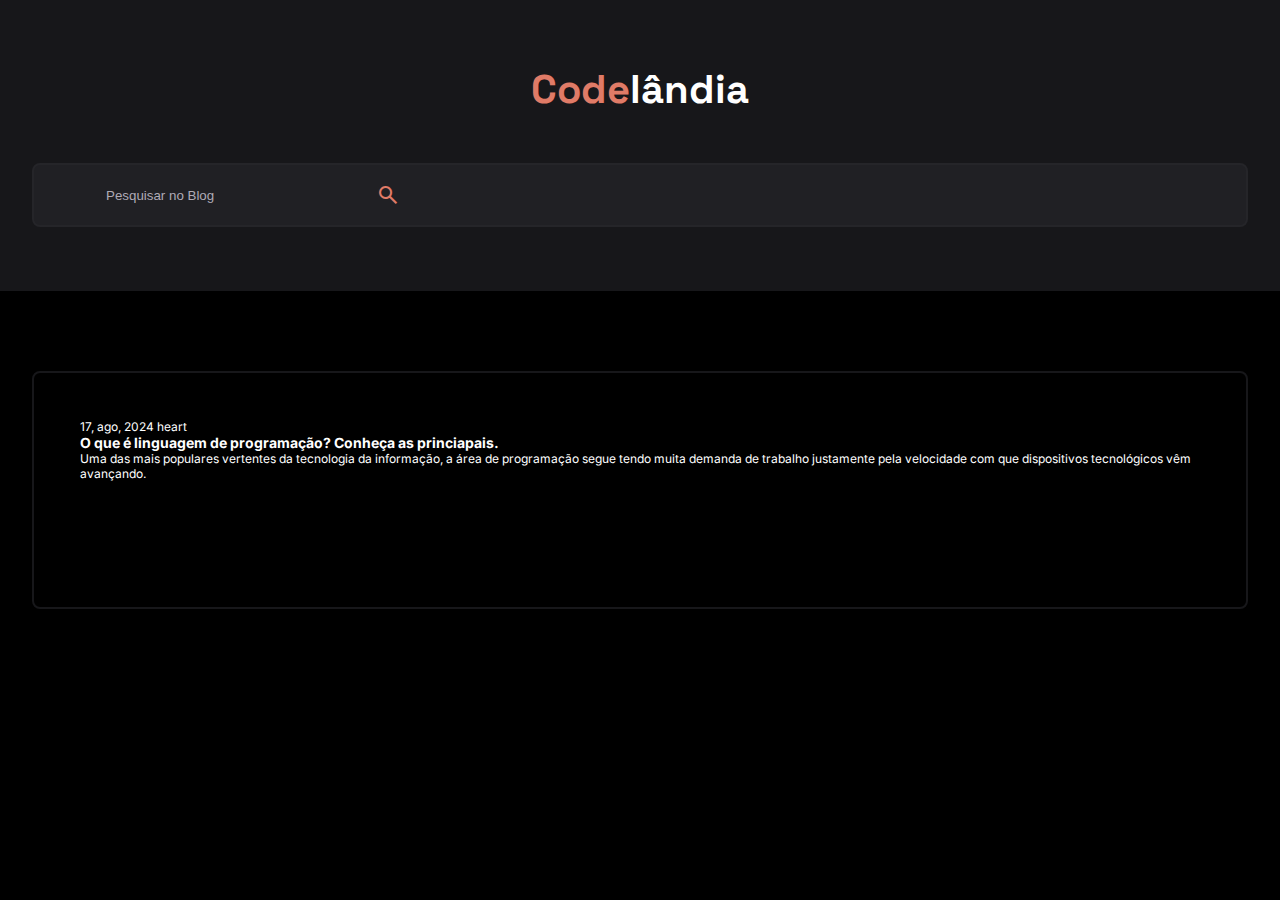
==== desafio 1/index.html @ 95d1e515 "iniciando desafios praticos de html & css, mais precisamente criando o header do site" ====
<!DOCTYPE html>
<html lang="pt-br">
<head>
    <meta charset="UTF-8">
    <meta name="viewport" content="width=device-width, initial-scale=1.0">
    <title>Desafio 1</title>
    <link rel="preconnect" href="https://fonts.googleapis.com">
    <link rel="preconnect" href="https://fonts.gstatic.com" crossorigin>
    <link href="https://fonts.googleapis.com/css2?family=Inter:wght@500&display=swap" rel="stylesheet">
    <link rel="preconnect" href="https://fonts.googleapis.com">
    <link rel="preconnect" href="https://fonts.gstatic.com" crossorigin>
    <link href="https://fonts.googleapis.com/css2?family=Inter:wght@500&family=Space+Grotesk:wght@500;700&display=swap" rel="stylesheet">
    <link rel="stylesheet" href="https://fonts.googleapis.com/css2?family=Material+Symbols+Outlined:opsz,wght,FILL,GRAD@24,400,0,0" />
    <link rel="stylesheet" href="style.css">
</head>
<body>
    <header>
       <div class="title-header">
            <h2><span class="title">Code</span>lândia</h2>
       </div>
        <div class="search">
            <form>
                 <span class="material-symbols-outlined icon">
                    search
                    </span>
                <input type="text" name="search" placeholder="Pesquisar no Blog" />
            </form>
        </div>
    </header>
    <main>
        <section class="posts">
           <div class="post">
                <span>17, ago, 2024</span>
                <span>heart</span>
                <article class="post-container">
                    <h3>O que é linguagem de programação? Conheça as princiapais.</h3>
                    <p>Uma das mais populares vertentes da tecnologia da informação, a área de programação segue tendo muita demanda de trabalho justamente pela velocidade com que dispositivos tecnológicos vêm avançando.</p>
                </article>
           </div>
                
                
            </article>
        </section>
    </main>
</body>
</html>
</html>
---- desafio 1/style.css ----
* {
    padding: 0;
    margin: 0;
    box-sizing: border-box;
}
body{
    font-family: 'Inter', sans-serif;
    font-size: 12px;
    background-color: #000;
}
header{
    display: flex;
    flex-direction: column;
    align-items: center;
    justify-content: center;
    padding: 64px;
    background-color: #17171A;
    color: #fff;
    
}
.title-header{
    padding-bottom: 48px;
}
header h2{
 color: #fff;
 font-size: 40px;
 font-family: 'Space Grotesk', sans-serif;
}
.title{
    color:#E07B67;
}
.search input[type="text"]{
    color: #fff;
    padding-left:72px;
    width: 1216px;
    height: 64px;
    border-radius: 8px;
    background-color: #202024;
    border: 2px solid #252529;
    color: #fff;

}
.search ::placeholder{
    color: #AFABB6;
    
}

.icon{
    position: absolute;
    top: 180px;
    left:376px;
    color:#E07B67;
    width: 32px;
    height: 32px;
    line-height: 30px;
} 
.posts{
    color: #fff;
    display: flex;
    flex-direction: column;
    justify-content: center;
    align-items: center;
    margin-top: 80px;
}
.post{
    Width: 1216px;
    height: 238px;
    border-radius: 8px;
    border:  2px solid #17171A;
    padding: 46px;
}
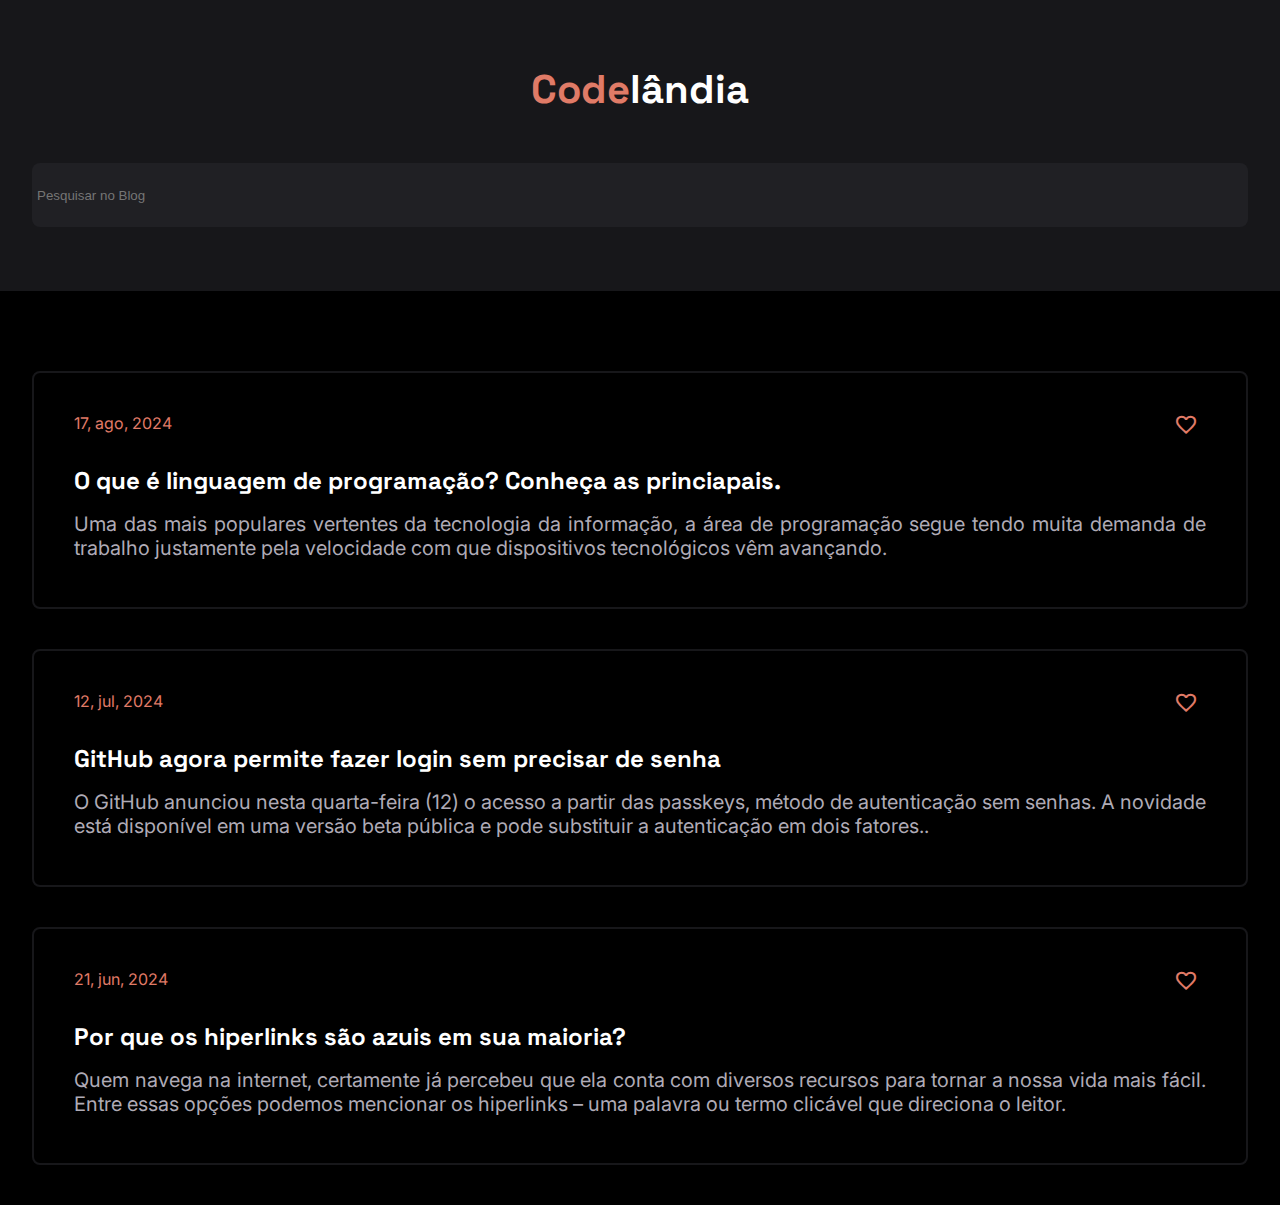
==== commit ca8fa81c: "finalizando os articles" ====
--- a/desafio 1/index.html
+++ b/desafio 1/index.html
@@ -20,26 +20,55 @@
        </div>
         <div class="search">
             <form>
-                 <span class="material-symbols-outlined icon">
+                 <!-- <span class="material-symbols-outlined icon">
                     search
-                    </span>
+                    </span> -->
                 <input type="text" name="search" placeholder="Pesquisar no Blog" />
             </form>
         </div>
     </header>
     <main>
         <section class="posts">
-           <div class="post">
-                <span>17, ago, 2024</span>
-                <span>heart</span>
-                <article class="post-container">
-                    <h3>O que é linguagem de programação? Conheça as princiapais.</h3>
-                    <p>Uma das mais populares vertentes da tecnologia da informação, a área de programação segue tendo muita demanda de trabalho justamente pela velocidade com que dispositivos tecnológicos vêm avançando.</p>
-                </article>
-           </div>
+          <article class="post-container">
+                <div class="post-data">
+                    <span>17, ago, 2024</span>
+                    <span class="material-symbols-outlined favourite">
+                        favorite
+                        </span>
                 
+                </div>
+                <div class="post">
+                    <h2 class="post-title"><a href="#">O que é linguagem de programação? Conheça as princiapais.</a></h2>
+                    <p class="post-text">Uma das mais populares vertentes da tecnologia da informação, a área de programação segue tendo muita demanda de trabalho justamente pela velocidade com que dispositivos tecnológicos vêm avançando.</p>
+                </div>
+                    
+            </article>
+            <article class="post-container">
+                <div class="post-data">
+                    <span>12, jul, 2024</span>
+                    <span class="material-symbols-outlined favourite">
+                        favorite
+                        </span>
                 
-            </article>
+                </div>
+                <div class="post">
+                    <h2 class="post-title"><a href="#">GitHub agora permite fazer login sem precisar de senha</a></h2>
+                    <p class="post-text">O GitHub anunciou nesta quarta-feira (12) o acesso a partir das passkeys, método de autenticação sem senhas. A novidade está disponível em uma versão beta pública e pode substituir a autenticação em dois fatores..</p>
+                </div>
+            </article>     
+            <article class="post-container">
+                <div class="post-data">
+                    <span>21, jun, 2024</span>
+                    <span class="material-symbols-outlined favourite">
+                        favorite
+                        </span>
+                
+                </div>
+                <div class="post">
+                    <h2 class="post-title"><a href="#">Por que os hiperlinks são azuis em sua maioria?</a></h2>
+                    <p class="post-text">Quem navega na internet, certamente já percebeu que ela conta com diversos recursos para tornar a nossa vida mais fácil. Entre essas opções podemos mencionar os hiperlinks – uma palavra ou termo clicável que direciona o leitor.</p>
+                </div>
+            </article>   
         </section>
     </main>
 </body>
--- a/desafio 1/style.css
+++ b/desafio 1/style.css
@@ -30,30 +30,17 @@
     color:#E07B67;
 }
 .search input[type="text"]{
-    color: #fff;
-    padding-left:72px;
+    color: #AFABB6;   
+    padding-left:5px;
     width: 1216px;
     height: 64px;
     border-radius: 8px;
     background-color: #202024;
-    border: 2px solid #252529;
-    color: #fff;
+    border: none;
+    
 
 }
-.search ::placeholder{
-    color: #AFABB6;
-    
-}
 
-.icon{
-    position: absolute;
-    top: 180px;
-    left:376px;
-    color:#E07B67;
-    width: 32px;
-    height: 32px;
-    line-height: 30px;
-} 
 .posts{
     color: #fff;
     display: flex;
@@ -61,11 +48,43 @@
     justify-content: center;
     align-items: center;
     margin-top: 80px;
+   
 }
-.post{
+.post-data{
+    display: flex;
+    justify-content: space-between;
+    margin-bottom: 20px;
+    color:#E07B67;
+    font-size: 16px;
+}
+.favourite{
+    color:#E07B67;
+    width: 32px;
+    height: 32px;
+    cursor: pointer;
+   
+}
+.post-container{
     Width: 1216px;
     height: 238px;
     border-radius: 8px;
     border:  2px solid #17171A;
-    padding: 46px;
-}+    padding: 40px;
+    margin-bottom:40px ;
+}
+.post-title{
+    font-family: 'Space Grotesk', sans-serif;
+    font-size: 24px;
+    padding-bottom:16px ;
+}
+.post-title a{
+    text-decoration: none;
+    color: #fff;
+}
+.post-text{
+    font-family: 'Inter', sans-serif;
+    font-size: 20px;
+    color:#AFABB6;
+    text-align: justify;
+}
+   
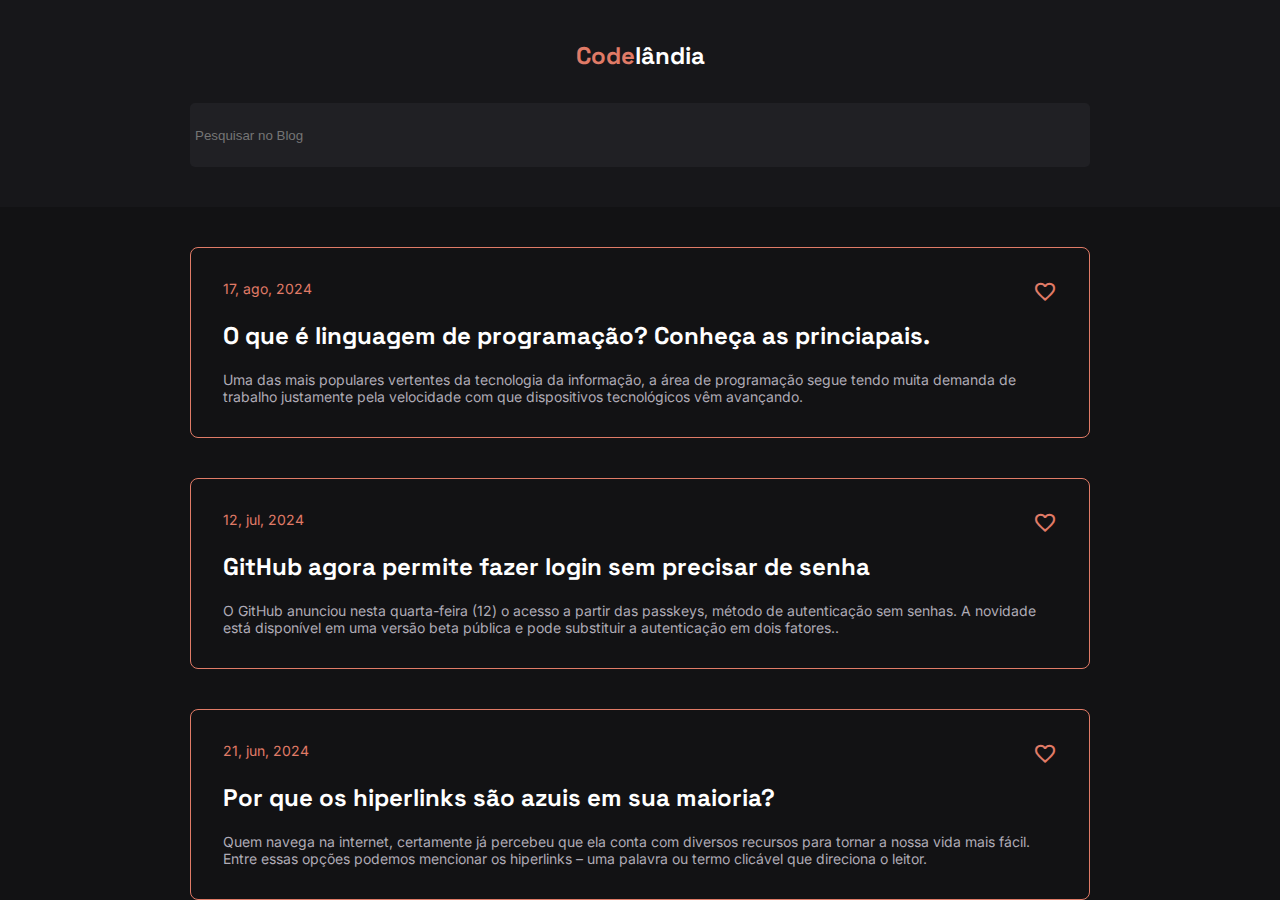
==== commit 547d5741: "iniciando a responsividade mobile" ====
--- a/desafio 1/index.html
+++ b/desafio 1/index.html
@@ -14,63 +14,65 @@
     <link rel="stylesheet" href="style.css">
 </head>
 <body>
-    <header>
-       <div class="title-header">
-            <h2><span class="title">Code</span>lândia</h2>
-       </div>
-        <div class="search">
-            <form>
-                 <!-- <span class="material-symbols-outlined icon">
-                    search
-                    </span> -->
-                <input type="text" name="search" placeholder="Pesquisar no Blog" />
-            </form>
-        </div>
-    </header>
-    <main>
-        <section class="posts">
-          <article class="post-container">
-                <div class="post-data">
-                    <span>17, ago, 2024</span>
-                    <span class="material-symbols-outlined favourite">
-                        favorite
-                        </span>
-                
-                </div>
-                <div class="post">
-                    <h2 class="post-title"><a href="#">O que é linguagem de programação? Conheça as princiapais.</a></h2>
-                    <p class="post-text">Uma das mais populares vertentes da tecnologia da informação, a área de programação segue tendo muita demanda de trabalho justamente pela velocidade com que dispositivos tecnológicos vêm avançando.</p>
-                </div>
+   <div class="container">
+        <header>
+            <div class="title-header">
+                <h2><span class="title">Code</span>lândia</h2>
+            </div>
+            <div class="search">
+                <form>
+                    <!-- <span class="material-symbols-outlined icon">
+                        search
+                        </span> -->
+                    <input type="text" name="search" class="search-input"placeholder="Pesquisar no Blog" />
+                </form>
+            </div>
+        </header>
+        <main>
+            <section class="posts">
+            <article class="post-container">
+                    <div class="post-data">
+                        <span>17, ago, 2024</span>
+                        <span class="material-symbols-outlined favourite">
+                            favorite
+                            </span>
                     
-            </article>
-            <article class="post-container">
-                <div class="post-data">
-                    <span>12, jul, 2024</span>
-                    <span class="material-symbols-outlined favourite">
-                        favorite
-                        </span>
-                
-                </div>
-                <div class="post">
-                    <h2 class="post-title"><a href="#">GitHub agora permite fazer login sem precisar de senha</a></h2>
-                    <p class="post-text">O GitHub anunciou nesta quarta-feira (12) o acesso a partir das passkeys, método de autenticação sem senhas. A novidade está disponível em uma versão beta pública e pode substituir a autenticação em dois fatores..</p>
-                </div>
-            </article>     
-            <article class="post-container">
-                <div class="post-data">
-                    <span>21, jun, 2024</span>
-                    <span class="material-symbols-outlined favourite">
-                        favorite
-                        </span>
-                
-                </div>
-                <div class="post">
-                    <h2 class="post-title"><a href="#">Por que os hiperlinks são azuis em sua maioria?</a></h2>
-                    <p class="post-text">Quem navega na internet, certamente já percebeu que ela conta com diversos recursos para tornar a nossa vida mais fácil. Entre essas opções podemos mencionar os hiperlinks – uma palavra ou termo clicável que direciona o leitor.</p>
-                </div>
-            </article>   
-        </section>
-    </main>
+                    </div>
+                    <div class="post">
+                        <h2 class="post-title"><a href="#">O que é linguagem de programação? Conheça as princiapais.</a></h2>
+                        <p class="post-text">Uma das mais populares vertentes da tecnologia da informação, a área de programação segue tendo muita demanda de trabalho justamente pela velocidade com que dispositivos tecnológicos vêm avançando.</p>
+                    </div>
+                        
+                </article>
+                <article class="post-container">
+                    <div class="post-data">
+                        <span>12, jul, 2024</span>
+                        <span class="material-symbols-outlined favourite">
+                            favorite
+                            </span>
+                    
+                    </div>
+                    <div class="post">
+                        <h2 class="post-title"><a href="#">GitHub agora permite fazer login sem precisar de senha</a></h2>
+                        <p class="post-text">O GitHub anunciou nesta quarta-feira (12) o acesso a partir das passkeys, método de autenticação sem senhas. A novidade está disponível em uma versão beta pública e pode substituir a autenticação em dois fatores..</p>
+                    </div>
+                </article>     
+                <article class="post-container">
+                    <div class="post-data">
+                        <span>21, jun, 2024</span>
+                        <span class="material-symbols-outlined favourite">
+                            favorite
+                            </span>
+                    
+                    </div>
+                    <div class="post">
+                        <h2 class="post-title"><a href="#">Por que os hiperlinks são azuis em sua maioria?</a></h2>
+                        <p class="post-text">Quem navega na internet, certamente já percebeu que ela conta com diversos recursos para tornar a nossa vida mais fácil. Entre essas opções podemos mencionar os hiperlinks – uma palavra ou termo clicável que direciona o leitor.</p>
+                    </div>
+                </article>   
+            </section>
+        </main>
+   </div>
 </body>
 </html>
 </html>--- a/desafio 1/style.css
+++ b/desafio 1/style.css
@@ -1,90 +1,97 @@
-* {
+*{
     padding: 0;
     margin: 0;
     box-sizing: border-box;
 }
 body{
-    font-family: 'Inter', sans-serif;
-    font-size: 12px;
-    background-color: #000;
+    font-family: 'Space Grotesk', sans-serif;
+    font-size: 14px;
+    background-color: #121214;
+    color: #fff;
+
 }
-header{
+
+ header{
+    width: 100%;
+    padding: 40px 24px;
     display: flex;
     flex-direction: column;
+    justify-content: center;
     align-items: center;
-    justify-content: center;
-    padding: 64px;
     background-color: #17171A;
-    color: #fff;
-    
-}
-.title-header{
-    padding-bottom: 48px;
-}
-header h2{
- color: #fff;
- font-size: 40px;
- font-family: 'Space Grotesk', sans-serif;
 }
 .title{
     color:#E07B67;
 }
-.search input[type="text"]{
-    color: #AFABB6;   
-    padding-left:5px;
-    width: 1216px;
+    header h2{
+        
+    font-size: 24px;
+    text-align: center;
+}
+.search{
+    padding-top:32px;
+}
+.search-input{
+    width: 900px;
     height: 64px;
-    border-radius: 8px;
+    border-radius: 5px;
+    border: none;
     background-color: #202024;
-    border: none;
-    
-
+    color: #fff;
+    padding-left: 5px;
 }
-
 .posts{
-    color: #fff;
     display: flex;
     flex-direction: column;
     justify-content: center;
     align-items: center;
-    margin-top: 80px;
-   
+    align-self: center;
 }
-.post-data{
+.post-container{
+    width: 900px;
+    height: auto;
+    border: 1px solid #E07B67;
+    border-radius: 8px;
+    
+    padding: 32px;
+    margin-top: 40px;
+    }
+    .post-data{
     display: flex;
     justify-content: space-between;
-    margin-bottom: 20px;
     color:#E07B67;
-    font-size: 16px;
-}
-.favourite{
-    color:#E07B67;
-    width: 32px;
-    height: 32px;
-    cursor: pointer;
-   
-}
-.post-container{
-    Width: 1216px;
-    height: 238px;
-    border-radius: 8px;
-    border:  2px solid #17171A;
-    padding: 40px;
-    margin-bottom:40px ;
-}
-.post-title{
-    font-family: 'Space Grotesk', sans-serif;
+    padding-bottom: 16px;
+    font-family: 'Inter',sans-serif;
+    }
+.post-title a{
     font-size: 24px;
-    padding-bottom:16px ;
-}
-.post-title a{
     text-decoration: none;
     color: #fff;
+       
 }
 .post-text{
-    font-family: 'Inter', sans-serif;
-    font-size: 20px;
-    color:#AFABB6;
-    text-align: justify;
+    padding-top: 20px;
+    font-family: 'Inter',sans-serif;
+    color: #AFABB6; 
 }
-   
+
+
+
+@media  (max-width:768px){
+    header{
+        width: 100%;
+    }
+    .search-input, .post-container{
+        width: 704px;
+    }
+    .post-title{
+        font-size: 20px;
+    }
+    .post-text{
+        font-size: 16px;;
+    }
+    main{
+        margin-bottom: 40px;;
+    }
+}
+
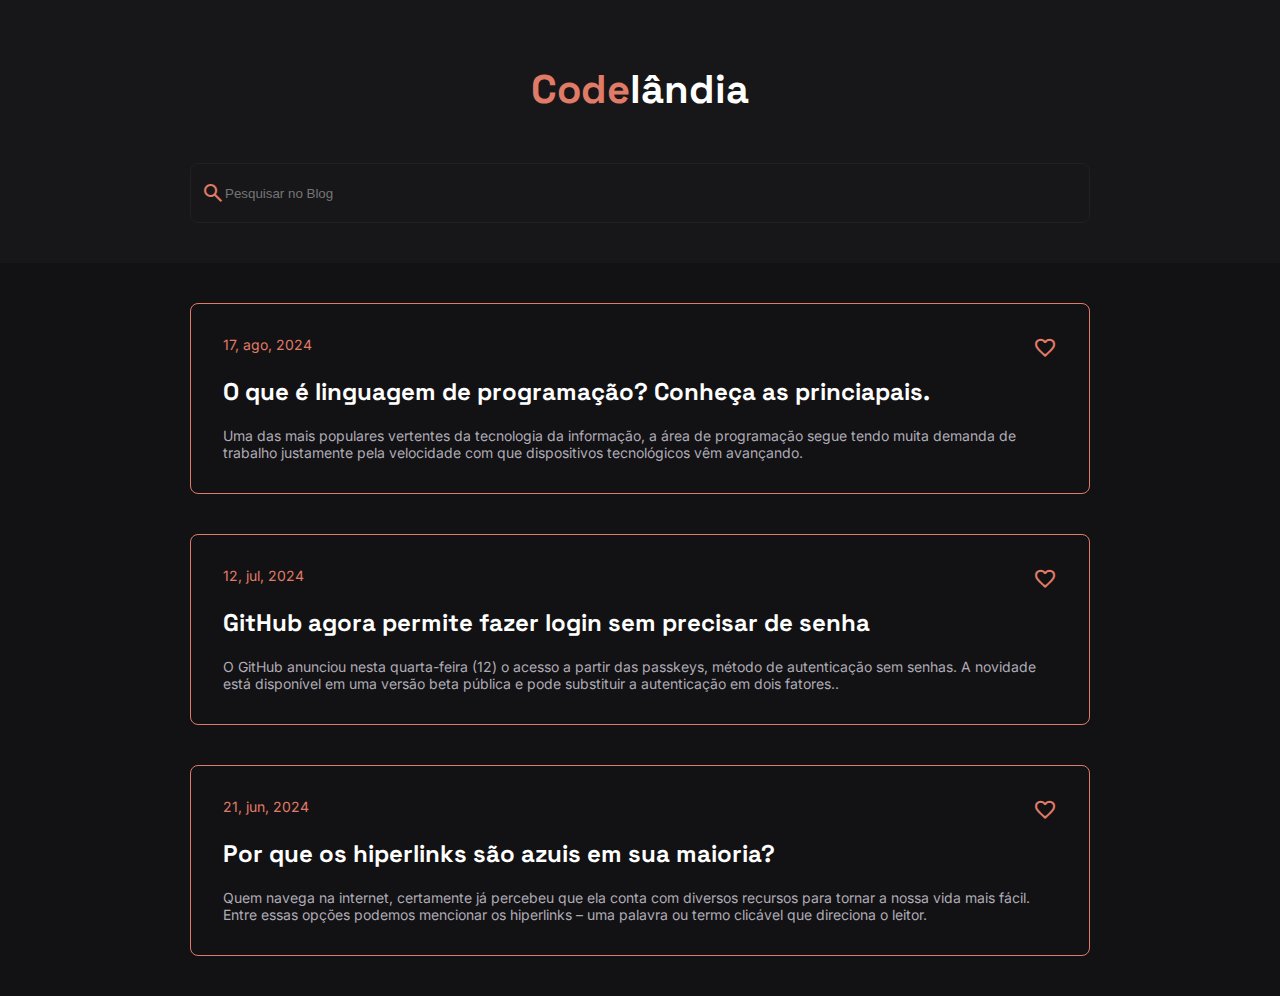
==== commit 67c5bc48: "finalizando o projetinho focado em responsividade" ====
--- a/desafio 1/index.html
+++ b/desafio 1/index.html
@@ -16,60 +16,63 @@
 <body>
    <div class="container">
         <header>
-            <div class="title-header">
-                <h2><span class="title">Code</span>lândia</h2>
-            </div>
-            <div class="search">
-                <form>
-                    <!-- <span class="material-symbols-outlined icon">
+            
+                <div class="title-header">
+                    <h2><span class="title">Code</span>lândia</h2>
+                </div>
+                <div id="header-pesquisa">
+                    <span class="material-symbols-outlined icon">
                         search
-                        </span> -->
-                    <input type="text" name="search" class="search-input"placeholder="Pesquisar no Blog" />
-                </form>
-            </div>
+                        </span>
+                    <form>
+                       
+                        <input type="text" name="text" id="search" placeholder="Pesquisar no Blog" />
+                    </form>
+                </div>
+            
         </header>
         <main>
             <section class="posts">
-            <article class="post-container">
-                    <div class="post-data">
-                        <span>17, ago, 2024</span>
-                        <span class="material-symbols-outlined favourite">
-                            favorite
-                            </span>
-                    
-                    </div>
-                    <div class="post">
-                        <h2 class="post-title"><a href="#">O que é linguagem de programação? Conheça as princiapais.</a></h2>
-                        <p class="post-text">Uma das mais populares vertentes da tecnologia da informação, a área de programação segue tendo muita demanda de trabalho justamente pela velocidade com que dispositivos tecnológicos vêm avançando.</p>
-                    </div>
+                <article class="post-container">
+                        <div class="post-item">
+                            <span class="post-data">17, ago, 2024</span>
+                            <span class="material-symbols-outlined favourite">
+                                favorite
+                                </span>
                         
-                </article>
-                <article class="post-container">
-                    <div class="post-data">
-                        <span>12, jul, 2024</span>
-                        <span class="material-symbols-outlined favourite">
-                            favorite
-                            </span>
-                    
-                    </div>
-                    <div class="post">
-                        <h2 class="post-title"><a href="#">GitHub agora permite fazer login sem precisar de senha</a></h2>
-                        <p class="post-text">O GitHub anunciou nesta quarta-feira (12) o acesso a partir das passkeys, método de autenticação sem senhas. A novidade está disponível em uma versão beta pública e pode substituir a autenticação em dois fatores..</p>
-                    </div>
-                </article>     
-                <article class="post-container">
-                    <div class="post-data">
-                        <span>21, jun, 2024</span>
-                        <span class="material-symbols-outlined favourite">
-                            favorite
-                            </span>
-                    
-                    </div>
-                    <div class="post">
-                        <h2 class="post-title"><a href="#">Por que os hiperlinks são azuis em sua maioria?</a></h2>
-                        <p class="post-text">Quem navega na internet, certamente já percebeu que ela conta com diversos recursos para tornar a nossa vida mais fácil. Entre essas opções podemos mencionar os hiperlinks – uma palavra ou termo clicável que direciona o leitor.</p>
-                    </div>
-                </article>   
+                        </div>
+                        <div class="post">
+                            <h2 class="post-title"><a href="#">O que é linguagem de programação? Conheça as princiapais.</a></h2>
+                            <p class="post-text">Uma das mais populares vertentes da tecnologia da informação, a área de programação segue tendo muita demanda de trabalho justamente pela velocidade com que dispositivos tecnológicos vêm avançando.</p>
+                        </div>
+                            
+                    </article>
+                    <article class="post-container">
+                        <div class="post-item">
+                            <span class="post-data">12, jul, 2024</span>
+                            <span class="material-symbols-outlined favourite">
+                                favorite
+                                </span>
+                        
+                        </div>
+                        <div class="post">
+                            <h2 class="post-title"><a href="#">GitHub agora permite fazer login sem precisar de senha</a></h2>
+                            <p class="post-text">O GitHub anunciou nesta quarta-feira (12) o acesso a partir das passkeys, método de autenticação sem senhas. A novidade está disponível em uma versão beta pública e pode substituir a autenticação em dois fatores..</p>
+                        </div>
+                    </article>     
+                    <article class="post-container">
+                        <div class="post-item">
+                            <span class="post-data">21, jun, 2024</span>
+                            <span class="material-symbols-outlined favourite">
+                                favorite
+                                </span>
+                        
+                        </div>
+                        <div class="post">
+                            <h2 class="post-title"><a href="#">Por que os hiperlinks são azuis em sua maioria?</a></h2>
+                            <p class="post-text">Quem navega na internet, certamente já percebeu que ela conta com diversos recursos para tornar a nossa vida mais fácil. Entre essas opções podemos mencionar os hiperlinks – uma palavra ou termo clicável que direciona o leitor.</p>
+                        </div>
+                    </article>   
             </section>
         </main>
    </div>
--- a/desafio 1/style.css
+++ b/desafio 1/style.css
@@ -13,32 +13,56 @@
 
  header{
     width: 100%;
-    padding: 40px 24px;
+    padding-bottom: 40px;
     display: flex;
     flex-direction: column;
     justify-content: center;
     align-items: center;
     background-color: #17171A;
 }
+.title-header{
+    margin: 64px 0 48px 0;
+}
 .title{
     color:#E07B67;
 }
-    header h2{
-        
-    font-size: 24px;
+header h2{      
+    font-size: 40px;
     text-align: center;
 }
-.search{
-    padding-top:32px;
+
+#header-pesquisa{
+    max-width: 900px;
+    height: 60px;
+    margin: 0 auto;
+    display: flex;
+    align-items: center;
+    border: 1px solid #202024;
+    border-radius: 8px;
+    gap:10;
+
 }
-.search-input{
+
+#header-pesquisa .icon{
+    margin-left: 10px;
+}
+form {
+    width: 100%;
+}
+
+form input {
     width: 900px;
-    height: 64px;
-    border-radius: 5px;
+    padding: 15px 0 15px 0;
+    outline: none;
+    background: none;
     border: none;
-    background-color: #202024;
-    color: #fff;
-    padding-left: 5px;
+    color: #FFFFFF;
+}
+ 
+.icon{
+    width: 24px;
+    height: 24px;
+    color:#E07B67
 }
 .posts{
     display: flex;
@@ -46,6 +70,7 @@
     justify-content: center;
     align-items: center;
     align-self: center;
+    margin-bottom: 40px;
 }
 .post-container{
     width: 900px;
@@ -56,7 +81,7 @@
     padding: 32px;
     margin-top: 40px;
     }
-    .post-data{
+.post-item{
     display: flex;
     justify-content: space-between;
     color:#E07B67;
@@ -75,23 +100,23 @@
     color: #AFABB6; 
 }
 
-
-
-@media  (max-width:768px){
-    header{
-        width: 100%;
-    }
-    .search-input, .post-container{
-        width: 704px;
+@media (min-width: 360px) and (max-width: 767px){
+    #header-pesquisa, form input, .post-container{
+        width: 327px;
     }
     .post-title{
-        font-size: 20px;
+        font-size: 16px;
     }
     .post-text{
-        font-size: 16px;;
+        font-size: 14px;
     }
-    main{
-        margin-bottom: 40px;;
+    .post-data .favourite{
+        font-size: 12px;
     }
 }
+@media (min-width: 768px) and (max-width: 992px){
+    #header-pesquisa, form input, .post-container{
+        width: 707px;
+    }
+} 
 
